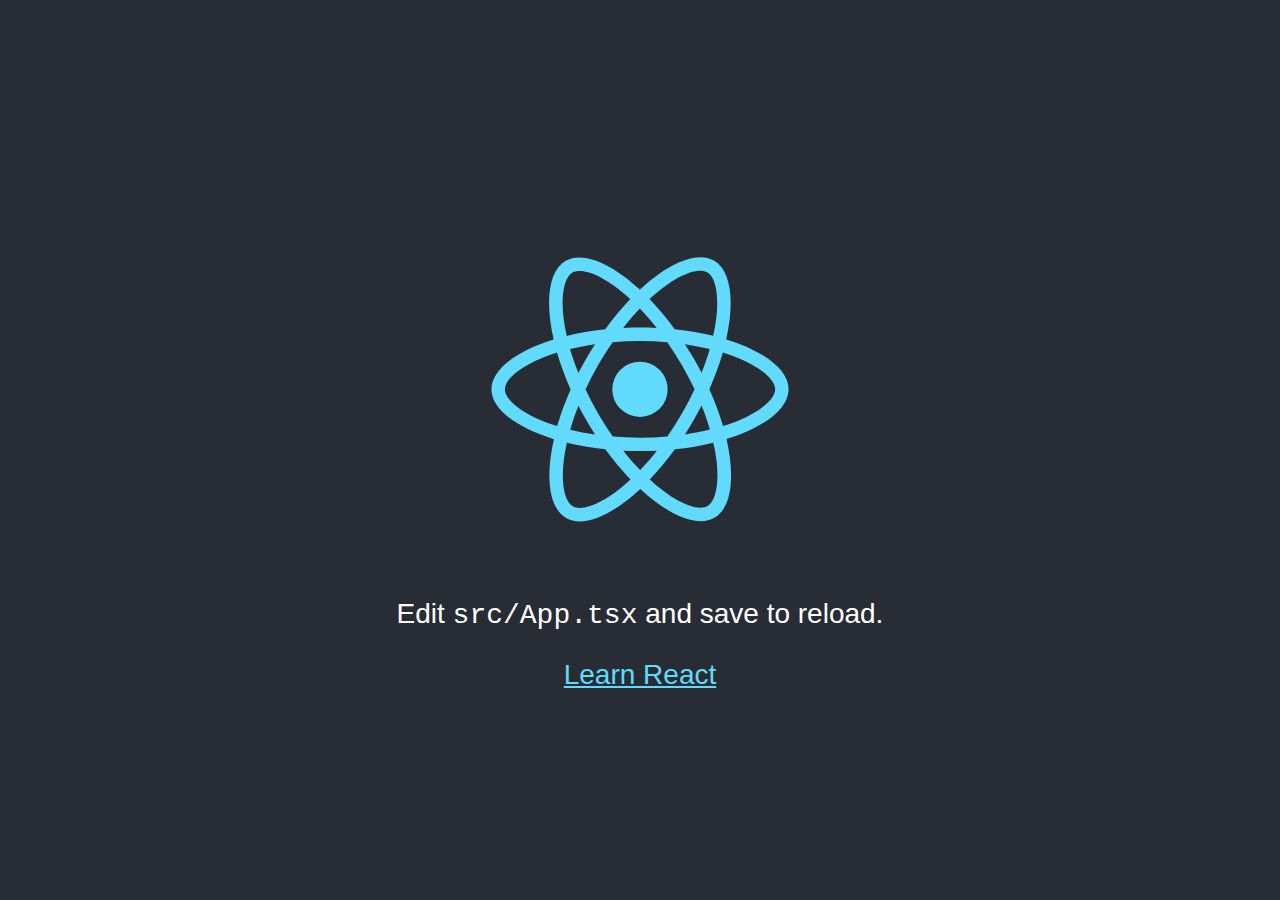
==== index.html @ bb0c79a7 "Deploy react to gh pages" ====
<!doctype html><html lang="en"><head><meta charset="utf-8"/><link rel="icon" href="/favicon.ico"/><meta name="viewport" content="width=device-width,initial-scale=1"/><meta name="theme-color" content="#000000"/><meta name="description" content="Web site created using create-react-app"/><link rel="apple-touch-icon" href="/logo192.png"/><link rel="manifest" href="/manifest.json"/><title>React App</title><script defer="defer" src="/static/js/main.4ca7b644.js"></script><link href="/static/css/main.f855e6bc.css" rel="stylesheet"></head><body><noscript>You need to enable JavaScript to run this app.</noscript><div id="root"></div></body></html>
---- static/css/main.f855e6bc.css ----
body{-webkit-font-smoothing:antialiased;-moz-osx-font-smoothing:grayscale;font-family:-apple-system,BlinkMacSystemFont,Segoe UI,Roboto,Oxygen,Ubuntu,Cantarell,Fira Sans,Droid Sans,Helvetica Neue,sans-serif;margin:0}code{font-family:source-code-pro,Menlo,Monaco,Consolas,Courier New,monospace}.App{text-align:center}.App-logo{height:40vmin;pointer-events:none}@media (prefers-reduced-motion:no-preference){.App-logo{animation:App-logo-spin 20s linear infinite}}.App-header{align-items:center;background-color:#282c34;color:#fff;display:flex;flex-direction:column;font-size:calc(10px + 2vmin);justify-content:center;min-height:100vh}.App-link{color:#61dafb}@keyframes App-logo-spin{0%{transform:rotate(0deg)}to{transform:rotate(1turn)}}
/*# sourceMappingURL=main.f855e6bc.css.map*/
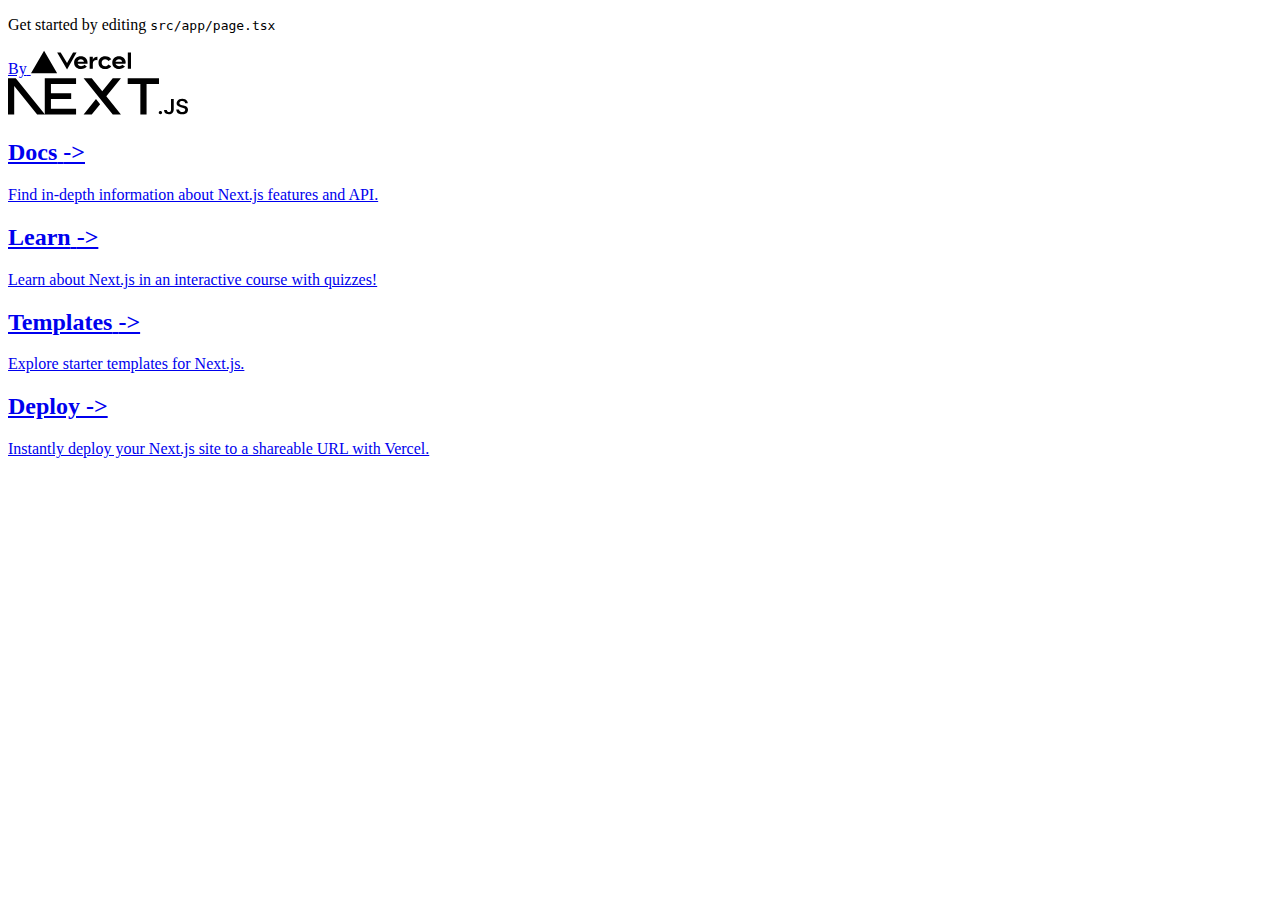
==== commit 231aaaa3: "Updates" ====
--- a/index.html
+++ b/index.html
@@ -1 +1 @@
-<!doctype html><html lang="en"><head><meta charset="utf-8"/><link rel="icon" href="/favicon.ico"/><meta name="viewport" content="width=device-width,initial-scale=1"/><meta name="theme-color" content="#000000"/><meta name="description" content="Web site created using create-react-app"/><link rel="apple-touch-icon" href="/logo192.png"/><link rel="manifest" href="/manifest.json"/><title>React App</title><script defer="defer" src="/static/js/main.4ca7b644.js"></script><link href="/static/css/main.f855e6bc.css" rel="stylesheet"></head><body><noscript>You need to enable JavaScript to run this app.</noscript><div id="root"></div></body></html>+<!DOCTYPE html><html lang="en"><head><meta charSet="utf-8"/><meta name="viewport" content="width=device-width, initial-scale=1"/><link rel="preload" href="/interface/_next/static/media/a34f9d1faa5f3315-s.p.woff2" as="font" crossorigin="" type="font/woff2"/><link rel="preload" as="image" href="/vercel.svg" fetchPriority="high"/><link rel="preload" as="image" href="/next.svg" fetchPriority="high"/><link rel="stylesheet" href="/interface/_next/static/css/f47f261fa1513ce5.css" data-precedence="next"/><link rel="preload" as="script" fetchPriority="low" href="/interface/_next/static/chunks/webpack-96a3daa67aa89c19.js"/><script src="/interface/_next/static/chunks/fd9d1056-2821b0f0cabcd8bd.js" async=""></script><script src="/interface/_next/static/chunks/23-b6a786dc1f99156d.js" async=""></script><script src="/interface/_next/static/chunks/main-app-30e7d6f63db0496f.js" async=""></script><script src="/interface/_next/static/chunks/173-17490ca346e0f67c.js" async=""></script><script src="/interface/_next/static/chunks/app/page-5dd8b12d772de0ab.js" async=""></script><title>Create Next App</title><meta name="description" content="Generated by create next app"/><link rel="icon" href="/id-aaryan.github.io/favicon.ico" type="image/x-icon" sizes="16x16"/><meta name="next-size-adjust"/><script src="/interface/_next/static/chunks/polyfills-78c92fac7aa8fdd8.js" noModule=""></script></head><body class="__className_6baca9"><main class="flex min-h-screen flex-col items-center justify-between p-24"><div class="z-10 w-full max-w-5xl items-center justify-between font-mono text-sm lg:flex"><p class="fixed left-0 top-0 flex w-full justify-center border-b border-gray-300 bg-gradient-to-b from-zinc-200 pb-6 pt-8 backdrop-blur-2xl dark:border-neutral-800 dark:bg-zinc-800/30 dark:from-inherit lg:static lg:w-auto  lg:rounded-xl lg:border lg:bg-gray-200 lg:p-4 lg:dark:bg-zinc-800/30">Get started by editing <code class="font-mono font-bold">src/app/page.tsx</code></p><div class="fixed bottom-0 left-0 flex h-48 w-full items-end justify-center bg-gradient-to-t from-white via-white dark:from-black dark:via-black lg:static lg:size-auto lg:bg-none"><a class="pointer-events-none flex place-items-center gap-2 p-8 lg:pointer-events-auto lg:p-0" href="https://vercel.com?utm_source=create-next-app&amp;utm_medium=appdir-template&amp;utm_campaign=create-next-app" target="_blank" rel="noopener noreferrer">By<!-- --> <img alt="Vercel Logo" fetchPriority="high" width="100" height="24" decoding="async" data-nimg="1" class="dark:invert" style="color:transparent" src="/vercel.svg"/></a></div></div><div class="relative z-[-1] flex place-items-center before:absolute before:h-[300px] before:w-full before:-translate-x-1/2 before:rounded-full before:bg-gradient-radial before:from-white before:to-transparent before:blur-2xl before:content-[&#x27;&#x27;] after:absolute after:-z-20 after:h-[180px] after:w-full after:translate-x-1/3 after:bg-gradient-conic after:from-sky-200 after:via-blue-200 after:blur-2xl after:content-[&#x27;&#x27;] before:dark:bg-gradient-to-br before:dark:from-transparent before:dark:to-blue-700 before:dark:opacity-10 after:dark:from-sky-900 after:dark:via-[#0141ff] after:dark:opacity-40 sm:before:w-[480px] sm:after:w-[240px] before:lg:h-[360px]"><img alt="Next.js Logo" fetchPriority="high" width="180" height="37" decoding="async" data-nimg="1" class="relative dark:drop-shadow-[0_0_0.3rem_#ffffff70] dark:invert" style="color:transparent" src="/next.svg"/></div><div class="mb-32 grid text-center lg:mb-0 lg:w-full lg:max-w-5xl lg:grid-cols-4 lg:text-left"><a href="https://nextjs.org/docs?utm_source=create-next-app&amp;utm_medium=appdir-template&amp;utm_campaign=create-next-app" class="group rounded-lg border border-transparent px-5 py-4 transition-colors hover:border-gray-300 hover:bg-gray-100 hover:dark:border-neutral-700 hover:dark:bg-neutral-800/30" target="_blank" rel="noopener noreferrer"><h2 class="mb-3 text-2xl font-semibold">Docs<!-- --> <span class="inline-block transition-transform group-hover:translate-x-1 motion-reduce:transform-none">-&gt;</span></h2><p class="m-0 max-w-[30ch] text-sm opacity-50">Find in-depth information about Next.js features and API.</p></a><a href="https://nextjs.org/learn?utm_source=create-next-app&amp;utm_medium=appdir-template-tw&amp;utm_campaign=create-next-app" class="group rounded-lg border border-transparent px-5 py-4 transition-colors hover:border-gray-300 hover:bg-gray-100 hover:dark:border-neutral-700 hover:dark:bg-neutral-800/30" target="_blank" rel="noopener noreferrer"><h2 class="mb-3 text-2xl font-semibold">Learn<!-- --> <span class="inline-block transition-transform group-hover:translate-x-1 motion-reduce:transform-none">-&gt;</span></h2><p class="m-0 max-w-[30ch] text-sm opacity-50">Learn about Next.js in an interactive course with quizzes!</p></a><a href="https://vercel.com/templates?framework=next.js&amp;utm_source=create-next-app&amp;utm_medium=appdir-template&amp;utm_campaign=create-next-app" class="group rounded-lg border border-transparent px-5 py-4 transition-colors hover:border-gray-300 hover:bg-gray-100 hover:dark:border-neutral-700 hover:dark:bg-neutral-800/30" target="_blank" rel="noopener noreferrer"><h2 class="mb-3 text-2xl font-semibold">Templates<!-- --> <span class="inline-block transition-transform group-hover:translate-x-1 motion-reduce:transform-none">-&gt;</span></h2><p class="m-0 max-w-[30ch] text-sm opacity-50">Explore starter templates for Next.js.</p></a><a href="https://vercel.com/new?utm_source=create-next-app&amp;utm_medium=appdir-template&amp;utm_campaign=create-next-app" class="group rounded-lg border border-transparent px-5 py-4 transition-colors hover:border-gray-300 hover:bg-gray-100 hover:dark:border-neutral-700 hover:dark:bg-neutral-800/30" target="_blank" rel="noopener noreferrer"><h2 class="mb-3 text-2xl font-semibold">Deploy<!-- --> <span class="inline-block transition-transform group-hover:translate-x-1 motion-reduce:transform-none">-&gt;</span></h2><p class="m-0 max-w-[30ch] text-balance text-sm opacity-50">Instantly deploy your Next.js site to a shareable URL with Vercel.</p></a></div></main><script src="/interface/_next/static/chunks/webpack-96a3daa67aa89c19.js" async=""></script><script>(self.__next_f=self.__next_f||[]).push([0]);self.__next_f.push([2,null])</script><script>self.__next_f.push([1,"1:HL[\"/interface/_next/static/media/a34f9d1faa5f3315-s.p.woff2\",\"font\",{\"crossOrigin\":\"\",\"type\":\"font/woff2\"}]\n2:HL[\"/interface/_next/static/css/f47f261fa1513ce5.css\",\"style\"]\n"])</script><script>self.__next_f.push([1,"3:I[5751,[],\"\"]\n5:I[8173,[\"173\",\"static/chunks/173-17490ca346e0f67c.js\",\"931\",\"static/chunks/app/page-5dd8b12d772de0ab.js\"],\"Image\"]\n6:I[9275,[],\"\"]\n7:I[1343,[],\"\"]\n9:I[6130,[],\"\"]\na:[]\n"])</script><script>self.__next_f.push([1,"0:[[[\"$\",\"link\",\"0\",{\"rel\":\"stylesheet\",\"href\":\"/interface/_next/static/css/f47f261fa1513ce5.css\",\"precedence\":\"next\",\"crossOrigin\":\"$undefined\"}]],[\"$\",\"$L3\",null,{\"buildId\":\"suDM6xpl9uDgFCy8QCyQc\",\"assetPrefix\":\"/interface\",\"initialCanonicalUrl\":\"/\",\"initialTree\":[\"\",{\"children\":[\"__PAGE__\",{}]},\"$undefined\",\"$undefined\",true],\"initialSeedData\":[\"\",{\"children\":[\"__PAGE__\",{},[[\"$L4\",[\"$\",\"main\",null,{\"className\":\"flex min-h-screen flex-col items-center justify-between p-24\",\"children\":[[\"$\",\"div\",null,{\"className\":\"z-10 w-full max-w-5xl items-center justify-between font-mono text-sm lg:flex\",\"children\":[[\"$\",\"p\",null,{\"className\":\"fixed left-0 top-0 flex w-full justify-center border-b border-gray-300 bg-gradient-to-b from-zinc-200 pb-6 pt-8 backdrop-blur-2xl dark:border-neutral-800 dark:bg-zinc-800/30 dark:from-inherit lg:static lg:w-auto  lg:rounded-xl lg:border lg:bg-gray-200 lg:p-4 lg:dark:bg-zinc-800/30\",\"children\":[\"Get started by editing \",[\"$\",\"code\",null,{\"className\":\"font-mono font-bold\",\"children\":\"src/app/page.tsx\"}]]}],[\"$\",\"div\",null,{\"className\":\"fixed bottom-0 left-0 flex h-48 w-full items-end justify-center bg-gradient-to-t from-white via-white dark:from-black dark:via-black lg:static lg:size-auto lg:bg-none\",\"children\":[\"$\",\"a\",null,{\"className\":\"pointer-events-none flex place-items-center gap-2 p-8 lg:pointer-events-auto lg:p-0\",\"href\":\"https://vercel.com?utm_source=create-next-app\u0026utm_medium=appdir-template\u0026utm_campaign=create-next-app\",\"target\":\"_blank\",\"rel\":\"noopener noreferrer\",\"children\":[\"By\",\" \",[\"$\",\"$L5\",null,{\"src\":\"/vercel.svg\",\"alt\":\"Vercel Logo\",\"className\":\"dark:invert\",\"width\":100,\"height\":24,\"priority\":true}]]}]}]]}],[\"$\",\"div\",null,{\"className\":\"relative z-[-1] flex place-items-center before:absolute before:h-[300px] before:w-full before:-translate-x-1/2 before:rounded-full before:bg-gradient-radial before:from-white before:to-transparent before:blur-2xl before:content-[''] after:absolute after:-z-20 after:h-[180px] after:w-full after:translate-x-1/3 after:bg-gradient-conic after:from-sky-200 after:via-blue-200 after:blur-2xl after:content-[''] before:dark:bg-gradient-to-br before:dark:from-transparent before:dark:to-blue-700 before:dark:opacity-10 after:dark:from-sky-900 after:dark:via-[#0141ff] after:dark:opacity-40 sm:before:w-[480px] sm:after:w-[240px] before:lg:h-[360px]\",\"children\":[\"$\",\"$L5\",null,{\"className\":\"relative dark:drop-shadow-[0_0_0.3rem_#ffffff70] dark:invert\",\"src\":\"/next.svg\",\"alt\":\"Next.js Logo\",\"width\":180,\"height\":37,\"priority\":true}]}],[\"$\",\"div\",null,{\"className\":\"mb-32 grid text-center lg:mb-0 lg:w-full lg:max-w-5xl lg:grid-cols-4 lg:text-left\",\"children\":[[\"$\",\"a\",null,{\"href\":\"https://nextjs.org/docs?utm_source=create-next-app\u0026utm_medium=appdir-template\u0026utm_campaign=create-next-app\",\"className\":\"group rounded-lg border border-transparent px-5 py-4 transition-colors hover:border-gray-300 hover:bg-gray-100 hover:dark:border-neutral-700 hover:dark:bg-neutral-800/30\",\"target\":\"_blank\",\"rel\":\"noopener noreferrer\",\"children\":[[\"$\",\"h2\",null,{\"className\":\"mb-3 text-2xl font-semibold\",\"children\":[\"Docs\",\" \",[\"$\",\"span\",null,{\"className\":\"inline-block transition-transform group-hover:translate-x-1 motion-reduce:transform-none\",\"children\":\"-\u003e\"}]]}],[\"$\",\"p\",null,{\"className\":\"m-0 max-w-[30ch] text-sm opacity-50\",\"children\":\"Find in-depth information about Next.js features and API.\"}]]}],[\"$\",\"a\",null,{\"href\":\"https://nextjs.org/learn?utm_source=create-next-app\u0026utm_medium=appdir-template-tw\u0026utm_campaign=create-next-app\",\"className\":\"group rounded-lg border border-transparent px-5 py-4 transition-colors hover:border-gray-300 hover:bg-gray-100 hover:dark:border-neutral-700 hover:dark:bg-neutral-800/30\",\"target\":\"_blank\",\"rel\":\"noopener noreferrer\",\"children\":[[\"$\",\"h2\",null,{\"className\":\"mb-3 text-2xl font-semibold\",\"children\":[\"Learn\",\" \",[\"$\",\"span\",null,{\"className\":\"inline-block transition-transform group-hover:translate-x-1 motion-reduce:transform-none\",\"children\":\"-\u003e\"}]]}],[\"$\",\"p\",null,{\"className\":\"m-0 max-w-[30ch] text-sm opacity-50\",\"children\":\"Learn about Next.js in an interactive course with quizzes!\"}]]}],[\"$\",\"a\",null,{\"href\":\"https://vercel.com/templates?framework=next.js\u0026utm_source=create-next-app\u0026utm_medium=appdir-template\u0026utm_campaign=create-next-app\",\"className\":\"group rounded-lg border border-transparent px-5 py-4 transition-colors hover:border-gray-300 hover:bg-gray-100 hover:dark:border-neutral-700 hover:dark:bg-neutral-800/30\",\"target\":\"_blank\",\"rel\":\"noopener noreferrer\",\"children\":[[\"$\",\"h2\",null,{\"className\":\"mb-3 text-2xl font-semibold\",\"children\":[\"Templates\",\" \",[\"$\",\"span\",null,{\"className\":\"inline-block transition-transform group-hover:translate-x-1 motion-reduce:transform-none\",\"children\":\"-\u003e\"}]]}],[\"$\",\"p\",null,{\"className\":\"m-0 max-w-[30ch] text-sm opacity-50\",\"children\":\"Explore starter templates for Next.js.\"}]]}],[\"$\",\"a\",null,{\"href\":\"https://vercel.com/new?utm_source=create-next-app\u0026utm_medium=appdir-template\u0026utm_campaign=create-next-app\",\"className\":\"group rounded-lg border border-transparent px-5 py-4 transition-colors hover:border-gray-300 hover:bg-gray-100 hover:dark:border-neutral-700 hover:dark:bg-neutral-800/30\",\"target\":\"_blank\",\"rel\":\"noopener noreferrer\",\"children\":[[\"$\",\"h2\",null,{\"className\":\"mb-3 text-2xl font-semibold\",\"children\":[\"Deploy\",\" \",[\"$\",\"span\",null,{\"className\":\"inline-block transition-transform group-hover:translate-x-1 motion-reduce:transform-none\",\"children\":\"-\u003e\"}]]}],[\"$\",\"p\",null,{\"className\":\"m-0 max-w-[30ch] text-balance text-sm opacity-50\",\"children\":\"Instantly deploy your Next.js site to a shareable URL with Vercel.\"}]]}]]}]]}]],null],null]},[[\"$\",\"html\",null,{\"lang\":\"en\",\"children\":[\"$\",\"body\",null,{\"className\":\"__className_6baca9\",\"children\":[\"$\",\"$L6\",null,{\"parallelRouterKey\":\"children\",\"segmentPath\":[\"children\"],\"error\":\"$undefined\",\"errorStyles\":\"$undefined\",\"errorScripts\":\"$undefined\",\"template\":[\"$\",\"$L7\",null,{}],\"templateStyles\":\"$undefined\",\"templateScripts\":\"$undefined\",\"notFound\":[[\"$\",\"title\",null,{\"children\":\"404: This page could not be found.\"}],[\"$\",\"div\",null,{\"style\":{\"fontFamily\":\"system-ui,\\\"Segoe UI\\\",Roboto,Helvetica,Arial,sans-serif,\\\"Apple Color Emoji\\\",\\\"Segoe UI Emoji\\\"\",\"height\":\"100vh\",\"textAlign\":\"center\",\"display\":\"flex\",\"flexDirection\":\"column\",\"alignItems\":\"center\",\"justifyContent\":\"center\"},\"children\":[\"$\",\"div\",null,{\"children\":[[\"$\",\"style\",null,{\"dangerouslySetInnerHTML\":{\"__html\":\"body{color:#000;background:#fff;margin:0}.next-error-h1{border-right:1px solid rgba(0,0,0,.3)}@media (prefers-color-scheme:dark){body{color:#fff;background:#000}.next-error-h1{border-right:1px solid rgba(255,255,255,.3)}}\"}}],[\"$\",\"h1\",null,{\"className\":\"next-error-h1\",\"style\":{\"display\":\"inline-block\",\"margin\":\"0 20px 0 0\",\"padding\":\"0 23px 0 0\",\"fontSize\":24,\"fontWeight\":500,\"verticalAlign\":\"top\",\"lineHeight\":\"49px\"},\"children\":\"404\"}],[\"$\",\"div\",null,{\"style\":{\"display\":\"inline-block\"},\"children\":[\"$\",\"h2\",null,{\"style\":{\"fontSize\":14,\"fontWeight\":400,\"lineHeight\":\"49px\",\"margin\":0},\"children\":\"This page could not be found.\"}]}]]}]}]],\"notFoundStyles\":[],\"styles\":null}]}]}],null],null],\"couldBeIntercepted\":false,\"initialHead\":[null,\"$L8\"],\"globalErrorComponent\":\"$9\",\"missingSlots\":\"$Wa\"}]]\n"])</script><script>self.__next_f.push([1,"8:[[\"$\",\"meta\",\"0\",{\"name\":\"viewport\",\"content\":\"width=device-width, initial-scale=1\"}],[\"$\",\"meta\",\"1\",{\"charSet\":\"utf-8\"}],[\"$\",\"title\",\"2\",{\"children\":\"Create Next App\"}],[\"$\",\"meta\",\"3\",{\"name\":\"description\",\"content\":\"Generated by create next app\"}],[\"$\",\"link\",\"4\",{\"rel\":\"icon\",\"href\":\"/id-aaryan.github.io/favicon.ico\",\"type\":\"image/x-icon\",\"sizes\":\"16x16\"}],[\"$\",\"meta\",\"5\",{\"name\":\"next-size-adjust\"}]]\n4:null\n"])</script></body></html>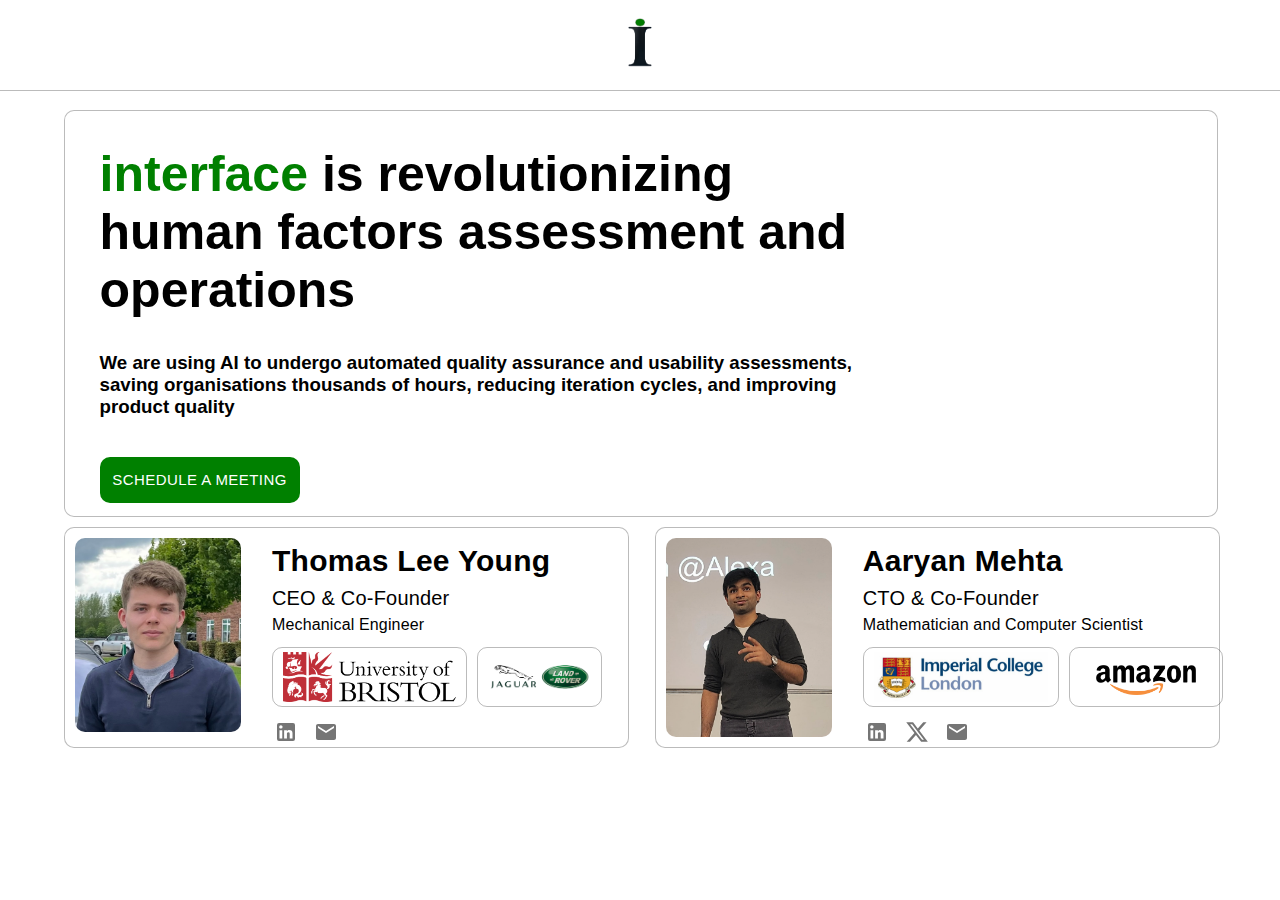
==== commit cf3619ce: "Deploy react to gh pages" ====
--- a/index.html
+++ b/index.html
@@ -1 +1 @@
-<!DOCTYPE html><html lang="en"><head><meta charSet="utf-8"/><meta name="viewport" content="width=device-width, initial-scale=1"/><link rel="preload" href="/interface/_next/static/media/a34f9d1faa5f3315-s.p.woff2" as="font" crossorigin="" type="font/woff2"/><link rel="preload" as="image" href="/vercel.svg" fetchPriority="high"/><link rel="preload" as="image" href="/next.svg" fetchPriority="high"/><link rel="stylesheet" href="/interface/_next/static/css/f47f261fa1513ce5.css" data-precedence="next"/><link rel="preload" as="script" fetchPriority="low" href="/interface/_next/static/chunks/webpack-96a3daa67aa89c19.js"/><script src="/interface/_next/static/chunks/fd9d1056-2821b0f0cabcd8bd.js" async=""></script><script src="/interface/_next/static/chunks/23-b6a786dc1f99156d.js" async=""></script><script src="/interface/_next/static/chunks/main-app-30e7d6f63db0496f.js" async=""></script><script src="/interface/_next/static/chunks/173-17490ca346e0f67c.js" async=""></script><script src="/interface/_next/static/chunks/app/page-5dd8b12d772de0ab.js" async=""></script><title>Create Next App</title><meta name="description" content="Generated by create next app"/><link rel="icon" href="/id-aaryan.github.io/favicon.ico" type="image/x-icon" sizes="16x16"/><meta name="next-size-adjust"/><script src="/interface/_next/static/chunks/polyfills-78c92fac7aa8fdd8.js" noModule=""></script></head><body class="__className_6baca9"><main class="flex min-h-screen flex-col items-center justify-between p-24"><div class="z-10 w-full max-w-5xl items-center justify-between font-mono text-sm lg:flex"><p class="fixed left-0 top-0 flex w-full justify-center border-b border-gray-300 bg-gradient-to-b from-zinc-200 pb-6 pt-8 backdrop-blur-2xl dark:border-neutral-800 dark:bg-zinc-800/30 dark:from-inherit lg:static lg:w-auto  lg:rounded-xl lg:border lg:bg-gray-200 lg:p-4 lg:dark:bg-zinc-800/30">Get started by editing <code class="font-mono font-bold">src/app/page.tsx</code></p><div class="fixed bottom-0 left-0 flex h-48 w-full items-end justify-center bg-gradient-to-t from-white via-white dark:from-black dark:via-black lg:static lg:size-auto lg:bg-none"><a class="pointer-events-none flex place-items-center gap-2 p-8 lg:pointer-events-auto lg:p-0" href="https://vercel.com?utm_source=create-next-app&amp;utm_medium=appdir-template&amp;utm_campaign=create-next-app" target="_blank" rel="noopener noreferrer">By<!-- --> <img alt="Vercel Logo" fetchPriority="high" width="100" height="24" decoding="async" data-nimg="1" class="dark:invert" style="color:transparent" src="/vercel.svg"/></a></div></div><div class="relative z-[-1] flex place-items-center before:absolute before:h-[300px] before:w-full before:-translate-x-1/2 before:rounded-full before:bg-gradient-radial before:from-white before:to-transparent before:blur-2xl before:content-[&#x27;&#x27;] after:absolute after:-z-20 after:h-[180px] after:w-full after:translate-x-1/3 after:bg-gradient-conic after:from-sky-200 after:via-blue-200 after:blur-2xl after:content-[&#x27;&#x27;] before:dark:bg-gradient-to-br before:dark:from-transparent before:dark:to-blue-700 before:dark:opacity-10 after:dark:from-sky-900 after:dark:via-[#0141ff] after:dark:opacity-40 sm:before:w-[480px] sm:after:w-[240px] before:lg:h-[360px]"><img alt="Next.js Logo" fetchPriority="high" width="180" height="37" decoding="async" data-nimg="1" class="relative dark:drop-shadow-[0_0_0.3rem_#ffffff70] dark:invert" style="color:transparent" src="/next.svg"/></div><div class="mb-32 grid text-center lg:mb-0 lg:w-full lg:max-w-5xl lg:grid-cols-4 lg:text-left"><a href="https://nextjs.org/docs?utm_source=create-next-app&amp;utm_medium=appdir-template&amp;utm_campaign=create-next-app" class="group rounded-lg border border-transparent px-5 py-4 transition-colors hover:border-gray-300 hover:bg-gray-100 hover:dark:border-neutral-700 hover:dark:bg-neutral-800/30" target="_blank" rel="noopener noreferrer"><h2 class="mb-3 text-2xl font-semibold">Docs<!-- --> <span class="inline-block transition-transform group-hover:translate-x-1 motion-reduce:transform-none">-&gt;</span></h2><p class="m-0 max-w-[30ch] text-sm opacity-50">Find in-depth information about Next.js features and API.</p></a><a href="https://nextjs.org/learn?utm_source=create-next-app&amp;utm_medium=appdir-template-tw&amp;utm_campaign=create-next-app" class="group rounded-lg border border-transparent px-5 py-4 transition-colors hover:border-gray-300 hover:bg-gray-100 hover:dark:border-neutral-700 hover:dark:bg-neutral-800/30" target="_blank" rel="noopener noreferrer"><h2 class="mb-3 text-2xl font-semibold">Learn<!-- --> <span class="inline-block transition-transform group-hover:translate-x-1 motion-reduce:transform-none">-&gt;</span></h2><p class="m-0 max-w-[30ch] text-sm opacity-50">Learn about Next.js in an interactive course with quizzes!</p></a><a href="https://vercel.com/templates?framework=next.js&amp;utm_source=create-next-app&amp;utm_medium=appdir-template&amp;utm_campaign=create-next-app" class="group rounded-lg border border-transparent px-5 py-4 transition-colors hover:border-gray-300 hover:bg-gray-100 hover:dark:border-neutral-700 hover:dark:bg-neutral-800/30" target="_blank" rel="noopener noreferrer"><h2 class="mb-3 text-2xl font-semibold">Templates<!-- --> <span class="inline-block transition-transform group-hover:translate-x-1 motion-reduce:transform-none">-&gt;</span></h2><p class="m-0 max-w-[30ch] text-sm opacity-50">Explore starter templates for Next.js.</p></a><a href="https://vercel.com/new?utm_source=create-next-app&amp;utm_medium=appdir-template&amp;utm_campaign=create-next-app" class="group rounded-lg border border-transparent px-5 py-4 transition-colors hover:border-gray-300 hover:bg-gray-100 hover:dark:border-neutral-700 hover:dark:bg-neutral-800/30" target="_blank" rel="noopener noreferrer"><h2 class="mb-3 text-2xl font-semibold">Deploy<!-- --> <span class="inline-block transition-transform group-hover:translate-x-1 motion-reduce:transform-none">-&gt;</span></h2><p class="m-0 max-w-[30ch] text-balance text-sm opacity-50">Instantly deploy your Next.js site to a shareable URL with Vercel.</p></a></div></main><script src="/interface/_next/static/chunks/webpack-96a3daa67aa89c19.js" async=""></script><script>(self.__next_f=self.__next_f||[]).push([0]);self.__next_f.push([2,null])</script><script>self.__next_f.push([1,"1:HL[\"/interface/_next/static/media/a34f9d1faa5f3315-s.p.woff2\",\"font\",{\"crossOrigin\":\"\",\"type\":\"font/woff2\"}]\n2:HL[\"/interface/_next/static/css/f47f261fa1513ce5.css\",\"style\"]\n"])</script><script>self.__next_f.push([1,"3:I[5751,[],\"\"]\n5:I[8173,[\"173\",\"static/chunks/173-17490ca346e0f67c.js\",\"931\",\"static/chunks/app/page-5dd8b12d772de0ab.js\"],\"Image\"]\n6:I[9275,[],\"\"]\n7:I[1343,[],\"\"]\n9:I[6130,[],\"\"]\na:[]\n"])</script><script>self.__next_f.push([1,"0:[[[\"$\",\"link\",\"0\",{\"rel\":\"stylesheet\",\"href\":\"/interface/_next/static/css/f47f261fa1513ce5.css\",\"precedence\":\"next\",\"crossOrigin\":\"$undefined\"}]],[\"$\",\"$L3\",null,{\"buildId\":\"suDM6xpl9uDgFCy8QCyQc\",\"assetPrefix\":\"/interface\",\"initialCanonicalUrl\":\"/\",\"initialTree\":[\"\",{\"children\":[\"__PAGE__\",{}]},\"$undefined\",\"$undefined\",true],\"initialSeedData\":[\"\",{\"children\":[\"__PAGE__\",{},[[\"$L4\",[\"$\",\"main\",null,{\"className\":\"flex min-h-screen flex-col items-center justify-between p-24\",\"children\":[[\"$\",\"div\",null,{\"className\":\"z-10 w-full max-w-5xl items-center justify-between font-mono text-sm lg:flex\",\"children\":[[\"$\",\"p\",null,{\"className\":\"fixed left-0 top-0 flex w-full justify-center border-b border-gray-300 bg-gradient-to-b from-zinc-200 pb-6 pt-8 backdrop-blur-2xl dark:border-neutral-800 dark:bg-zinc-800/30 dark:from-inherit lg:static lg:w-auto  lg:rounded-xl lg:border lg:bg-gray-200 lg:p-4 lg:dark:bg-zinc-800/30\",\"children\":[\"Get started by editing \",[\"$\",\"code\",null,{\"className\":\"font-mono font-bold\",\"children\":\"src/app/page.tsx\"}]]}],[\"$\",\"div\",null,{\"className\":\"fixed bottom-0 left-0 flex h-48 w-full items-end justify-center bg-gradient-to-t from-white via-white dark:from-black dark:via-black lg:static lg:size-auto lg:bg-none\",\"children\":[\"$\",\"a\",null,{\"className\":\"pointer-events-none flex place-items-center gap-2 p-8 lg:pointer-events-auto lg:p-0\",\"href\":\"https://vercel.com?utm_source=create-next-app\u0026utm_medium=appdir-template\u0026utm_campaign=create-next-app\",\"target\":\"_blank\",\"rel\":\"noopener noreferrer\",\"children\":[\"By\",\" \",[\"$\",\"$L5\",null,{\"src\":\"/vercel.svg\",\"alt\":\"Vercel Logo\",\"className\":\"dark:invert\",\"width\":100,\"height\":24,\"priority\":true}]]}]}]]}],[\"$\",\"div\",null,{\"className\":\"relative z-[-1] flex place-items-center before:absolute before:h-[300px] before:w-full before:-translate-x-1/2 before:rounded-full before:bg-gradient-radial before:from-white before:to-transparent before:blur-2xl before:content-[''] after:absolute after:-z-20 after:h-[180px] after:w-full after:translate-x-1/3 after:bg-gradient-conic after:from-sky-200 after:via-blue-200 after:blur-2xl after:content-[''] before:dark:bg-gradient-to-br before:dark:from-transparent before:dark:to-blue-700 before:dark:opacity-10 after:dark:from-sky-900 after:dark:via-[#0141ff] after:dark:opacity-40 sm:before:w-[480px] sm:after:w-[240px] before:lg:h-[360px]\",\"children\":[\"$\",\"$L5\",null,{\"className\":\"relative dark:drop-shadow-[0_0_0.3rem_#ffffff70] dark:invert\",\"src\":\"/next.svg\",\"alt\":\"Next.js Logo\",\"width\":180,\"height\":37,\"priority\":true}]}],[\"$\",\"div\",null,{\"className\":\"mb-32 grid text-center lg:mb-0 lg:w-full lg:max-w-5xl lg:grid-cols-4 lg:text-left\",\"children\":[[\"$\",\"a\",null,{\"href\":\"https://nextjs.org/docs?utm_source=create-next-app\u0026utm_medium=appdir-template\u0026utm_campaign=create-next-app\",\"className\":\"group rounded-lg border border-transparent px-5 py-4 transition-colors hover:border-gray-300 hover:bg-gray-100 hover:dark:border-neutral-700 hover:dark:bg-neutral-800/30\",\"target\":\"_blank\",\"rel\":\"noopener noreferrer\",\"children\":[[\"$\",\"h2\",null,{\"className\":\"mb-3 text-2xl font-semibold\",\"children\":[\"Docs\",\" \",[\"$\",\"span\",null,{\"className\":\"inline-block transition-transform group-hover:translate-x-1 motion-reduce:transform-none\",\"children\":\"-\u003e\"}]]}],[\"$\",\"p\",null,{\"className\":\"m-0 max-w-[30ch] text-sm opacity-50\",\"children\":\"Find in-depth information about Next.js features and API.\"}]]}],[\"$\",\"a\",null,{\"href\":\"https://nextjs.org/learn?utm_source=create-next-app\u0026utm_medium=appdir-template-tw\u0026utm_campaign=create-next-app\",\"className\":\"group rounded-lg border border-transparent px-5 py-4 transition-colors hover:border-gray-300 hover:bg-gray-100 hover:dark:border-neutral-700 hover:dark:bg-neutral-800/30\",\"target\":\"_blank\",\"rel\":\"noopener noreferrer\",\"children\":[[\"$\",\"h2\",null,{\"className\":\"mb-3 text-2xl font-semibold\",\"children\":[\"Learn\",\" \",[\"$\",\"span\",null,{\"className\":\"inline-block transition-transform group-hover:translate-x-1 motion-reduce:transform-none\",\"children\":\"-\u003e\"}]]}],[\"$\",\"p\",null,{\"className\":\"m-0 max-w-[30ch] text-sm opacity-50\",\"children\":\"Learn about Next.js in an interactive course with quizzes!\"}]]}],[\"$\",\"a\",null,{\"href\":\"https://vercel.com/templates?framework=next.js\u0026utm_source=create-next-app\u0026utm_medium=appdir-template\u0026utm_campaign=create-next-app\",\"className\":\"group rounded-lg border border-transparent px-5 py-4 transition-colors hover:border-gray-300 hover:bg-gray-100 hover:dark:border-neutral-700 hover:dark:bg-neutral-800/30\",\"target\":\"_blank\",\"rel\":\"noopener noreferrer\",\"children\":[[\"$\",\"h2\",null,{\"className\":\"mb-3 text-2xl font-semibold\",\"children\":[\"Templates\",\" \",[\"$\",\"span\",null,{\"className\":\"inline-block transition-transform group-hover:translate-x-1 motion-reduce:transform-none\",\"children\":\"-\u003e\"}]]}],[\"$\",\"p\",null,{\"className\":\"m-0 max-w-[30ch] text-sm opacity-50\",\"children\":\"Explore starter templates for Next.js.\"}]]}],[\"$\",\"a\",null,{\"href\":\"https://vercel.com/new?utm_source=create-next-app\u0026utm_medium=appdir-template\u0026utm_campaign=create-next-app\",\"className\":\"group rounded-lg border border-transparent px-5 py-4 transition-colors hover:border-gray-300 hover:bg-gray-100 hover:dark:border-neutral-700 hover:dark:bg-neutral-800/30\",\"target\":\"_blank\",\"rel\":\"noopener noreferrer\",\"children\":[[\"$\",\"h2\",null,{\"className\":\"mb-3 text-2xl font-semibold\",\"children\":[\"Deploy\",\" \",[\"$\",\"span\",null,{\"className\":\"inline-block transition-transform group-hover:translate-x-1 motion-reduce:transform-none\",\"children\":\"-\u003e\"}]]}],[\"$\",\"p\",null,{\"className\":\"m-0 max-w-[30ch] text-balance text-sm opacity-50\",\"children\":\"Instantly deploy your Next.js site to a shareable URL with Vercel.\"}]]}]]}]]}]],null],null]},[[\"$\",\"html\",null,{\"lang\":\"en\",\"children\":[\"$\",\"body\",null,{\"className\":\"__className_6baca9\",\"children\":[\"$\",\"$L6\",null,{\"parallelRouterKey\":\"children\",\"segmentPath\":[\"children\"],\"error\":\"$undefined\",\"errorStyles\":\"$undefined\",\"errorScripts\":\"$undefined\",\"template\":[\"$\",\"$L7\",null,{}],\"templateStyles\":\"$undefined\",\"templateScripts\":\"$undefined\",\"notFound\":[[\"$\",\"title\",null,{\"children\":\"404: This page could not be found.\"}],[\"$\",\"div\",null,{\"style\":{\"fontFamily\":\"system-ui,\\\"Segoe UI\\\",Roboto,Helvetica,Arial,sans-serif,\\\"Apple Color Emoji\\\",\\\"Segoe UI Emoji\\\"\",\"height\":\"100vh\",\"textAlign\":\"center\",\"display\":\"flex\",\"flexDirection\":\"column\",\"alignItems\":\"center\",\"justifyContent\":\"center\"},\"children\":[\"$\",\"div\",null,{\"children\":[[\"$\",\"style\",null,{\"dangerouslySetInnerHTML\":{\"__html\":\"body{color:#000;background:#fff;margin:0}.next-error-h1{border-right:1px solid rgba(0,0,0,.3)}@media (prefers-color-scheme:dark){body{color:#fff;background:#000}.next-error-h1{border-right:1px solid rgba(255,255,255,.3)}}\"}}],[\"$\",\"h1\",null,{\"className\":\"next-error-h1\",\"style\":{\"display\":\"inline-block\",\"margin\":\"0 20px 0 0\",\"padding\":\"0 23px 0 0\",\"fontSize\":24,\"fontWeight\":500,\"verticalAlign\":\"top\",\"lineHeight\":\"49px\"},\"children\":\"404\"}],[\"$\",\"div\",null,{\"style\":{\"display\":\"inline-block\"},\"children\":[\"$\",\"h2\",null,{\"style\":{\"fontSize\":14,\"fontWeight\":400,\"lineHeight\":\"49px\",\"margin\":0},\"children\":\"This page could not be found.\"}]}]]}]}]],\"notFoundStyles\":[],\"styles\":null}]}]}],null],null],\"couldBeIntercepted\":false,\"initialHead\":[null,\"$L8\"],\"globalErrorComponent\":\"$9\",\"missingSlots\":\"$Wa\"}]]\n"])</script><script>self.__next_f.push([1,"8:[[\"$\",\"meta\",\"0\",{\"name\":\"viewport\",\"content\":\"width=device-width, initial-scale=1\"}],[\"$\",\"meta\",\"1\",{\"charSet\":\"utf-8\"}],[\"$\",\"title\",\"2\",{\"children\":\"Create Next App\"}],[\"$\",\"meta\",\"3\",{\"name\":\"description\",\"content\":\"Generated by create next app\"}],[\"$\",\"link\",\"4\",{\"rel\":\"icon\",\"href\":\"/id-aaryan.github.io/favicon.ico\",\"type\":\"image/x-icon\",\"sizes\":\"16x16\"}],[\"$\",\"meta\",\"5\",{\"name\":\"next-size-adjust\"}]]\n4:null\n"])</script></body></html>+<!doctype html><html lang="en"><head><meta charset="utf-8"/><link rel="icon" href="/favicon.ico"/><meta name="viewport" content="width=device-width,initial-scale=1"/><meta name="theme-color" content="#000000"/><meta name="description" content="Web site created using create-react-app"/><link rel="apple-touch-icon" href="/logo192.png"/><link rel="manifest" href="/manifest.json"/><title>React App</title><script defer="defer" src="/static/js/main.5ba17342.js"></script><link href="/static/css/main.72be562f.css" rel="stylesheet"></head><body><noscript>You need to enable JavaScript to run this app.</noscript><div id="root"></div></body></html>--- a/static/css/main.72be562f.css
+++ b/static/css/main.72be562f.css
@@ -0,0 +1,2 @@
+body{-webkit-font-smoothing:antialiased;-moz-osx-font-smoothing:grayscale;font-family:-apple-system,BlinkMacSystemFont,Segoe UI,Roboto,Oxygen,Ubuntu,Cantarell,Fira Sans,Droid Sans,Helvetica Neue,sans-serif;margin:0}code{font-family:source-code-pro,Menlo,Monaco,Consolas,Courier New,monospace}.App{text-align:center}.App-header{background-color:#fff;color:#fff;font-size:calc(10px + 2vmin);position:fixed;width:100%}.App-link{color:#61dafb}@keyframes App-logo-spin{0%{transform:rotate(0deg)}to{transform:rotate(1turn)}}
+/*# sourceMappingURL=main.72be562f.css.map*/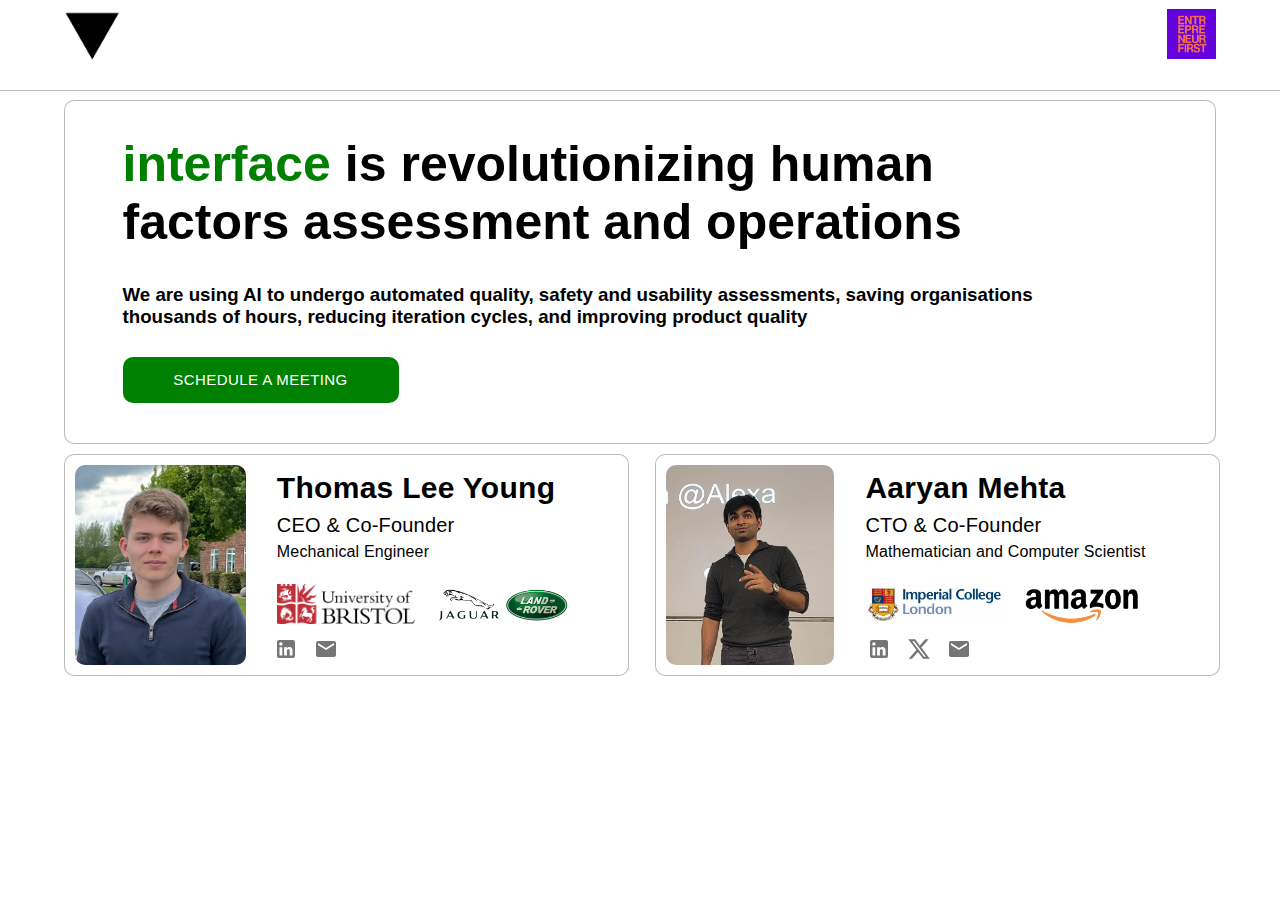
==== commit 9d67a14e: "Updated UI" ====
--- a/index.html
+++ b/index.html
@@ -1 +1 @@
-<!doctype html><html lang="en"><head><meta charset="utf-8"/><link rel="icon" href="/favicon.ico"/><meta name="viewport" content="width=device-width,initial-scale=1"/><meta name="theme-color" content="#000000"/><meta name="description" content="Web site created using create-react-app"/><link rel="apple-touch-icon" href="/logo192.png"/><link rel="manifest" href="/manifest.json"/><title>React App</title><script defer="defer" src="/static/js/main.5ba17342.js"></script><link href="/static/css/main.72be562f.css" rel="stylesheet"></head><body><noscript>You need to enable JavaScript to run this app.</noscript><div id="root"></div></body></html>+<!doctype html><html lang="en"><head><meta charset="utf-8"/><link rel="icon" href="/black_triangle.svg"/><meta name="viewport" content="width=device-width,initial-scale=1"/><meta name="theme-color" content="#000000"/><meta name="description" content="interface is revolutionizing human factors assessment and operations"/><link rel="manifest" href="/manifest.json"/><title>interface</title><script defer="defer" src="/static/js/main.b62fb152.js"></script><link href="/static/css/main.bb38f599.css" rel="stylesheet"></head><body><noscript>You need to enable JavaScript to run this app.</noscript><div id="root"></div></body></html>--- a/static/css/main.bb38f599.css
+++ b/static/css/main.bb38f599.css
@@ -0,0 +1,2 @@
+body{-webkit-font-smoothing:antialiased;-moz-osx-font-smoothing:grayscale;font-family:-apple-system,BlinkMacSystemFont,Segoe UI,Roboto,Oxygen,Ubuntu,Cantarell,Fira Sans,Droid Sans,Helvetica Neue,sans-serif;margin:0}code{font-family:source-code-pro,Menlo,Monaco,Consolas,Courier New,monospace}.App{text-align:center}.App-header{background-color:#fff;color:#fff;font-size:calc(10px + 2vmin);position:fixed;width:100%}.App-link{color:#61dafb}@keyframes App-logo-spin{0%{transform:rotate(0deg)}to{transform:rotate(1turn)}}.container{display:flex;flex-direction:column;gap:2%;margin-bottom:30px}@media (min-width:768px){.container{flex-direction:row}}
+/*# sourceMappingURL=main.bb38f599.css.map*/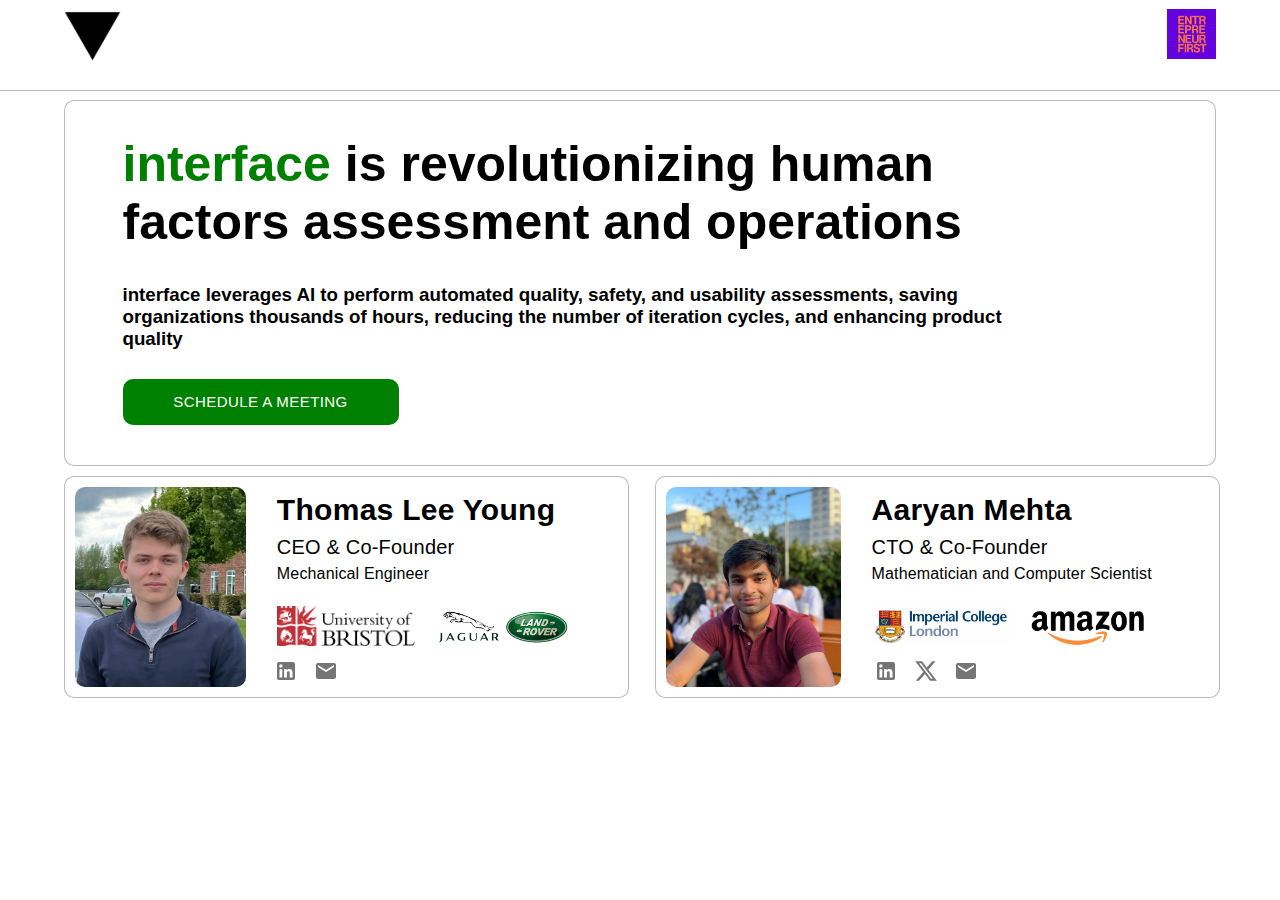
==== commit fe42e4de: "Updated description and aaryan image" ====
--- a/index.html
+++ b/index.html
@@ -1 +1 @@
-<!doctype html><html lang="en"><head><meta charset="utf-8"/><link rel="icon" href="/black_triangle.svg"/><meta name="viewport" content="width=device-width,initial-scale=1"/><meta name="theme-color" content="#000000"/><meta name="description" content="interface is revolutionizing human factors assessment and operations"/><link rel="manifest" href="/manifest.json"/><title>interface</title><script defer="defer" src="/static/js/main.b62fb152.js"></script><link href="/static/css/main.bb38f599.css" rel="stylesheet"></head><body><noscript>You need to enable JavaScript to run this app.</noscript><div id="root"></div></body></html>+<!doctype html><html lang="en"><head><meta charset="utf-8"/><link rel="icon" href="/black_triangle.svg"/><meta name="viewport" content="width=device-width,initial-scale=1"/><meta name="theme-color" content="#000000"/><meta name="description" content="interface is revolutionizing human factors assessment and operations"/><link rel="manifest" href="/manifest.json"/><title>interface</title><script defer="defer" src="/static/js/main.4d76373a.js"></script><link href="/static/css/main.bb38f599.css" rel="stylesheet"></head><body><noscript>You need to enable JavaScript to run this app.</noscript><div id="root"></div></body></html>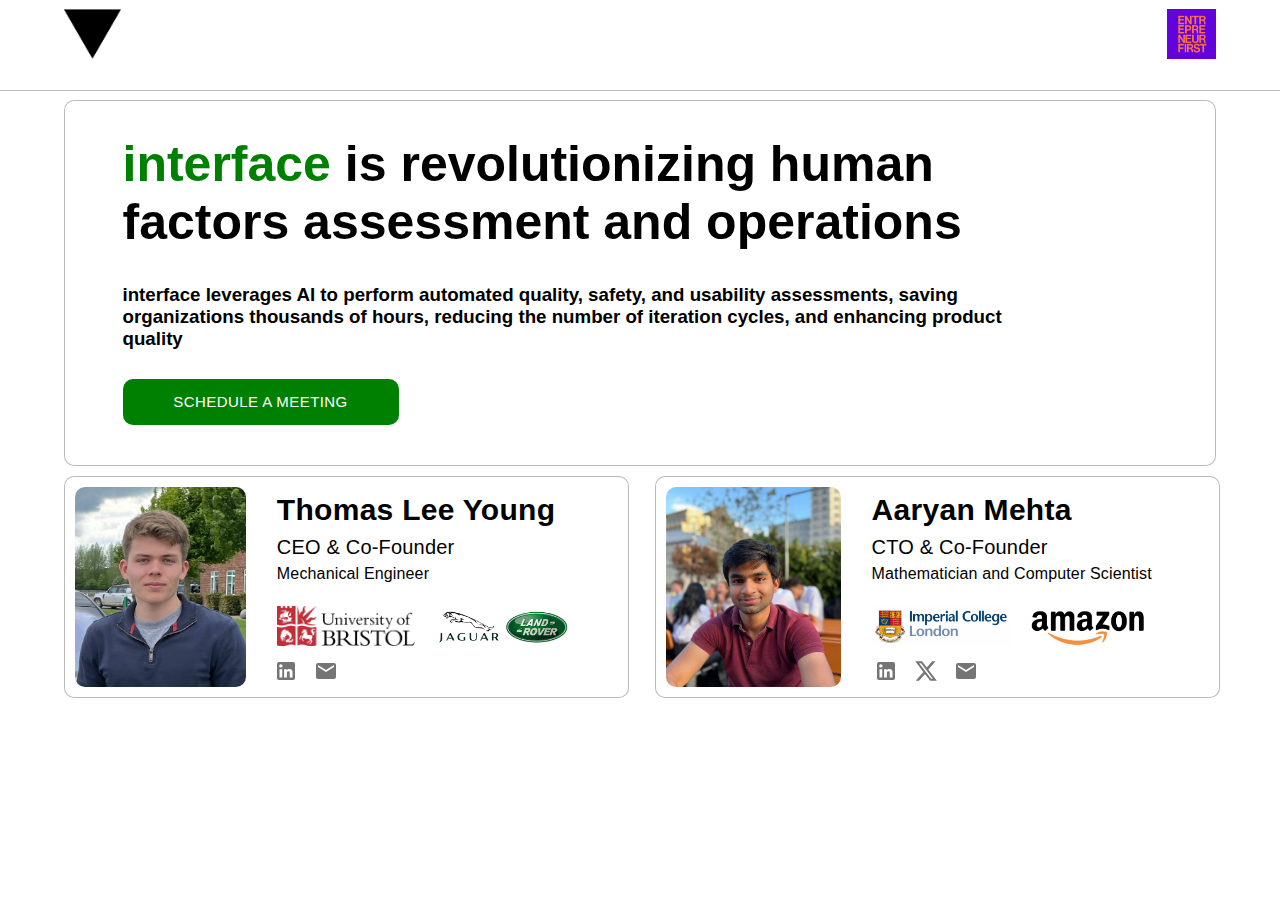
==== commit 2685c767: "Updated logo" ====
--- a/index.html
+++ b/index.html
@@ -1 +1 @@
-<!doctype html><html lang="en"><head><meta charset="utf-8"/><link rel="icon" href="/black_triangle.svg"/><meta name="viewport" content="width=device-width,initial-scale=1"/><meta name="theme-color" content="#000000"/><meta name="description" content="interface is revolutionizing human factors assessment and operations"/><link rel="manifest" href="/manifest.json"/><title>interface</title><script defer="defer" src="/static/js/main.4d76373a.js"></script><link href="/static/css/main.bb38f599.css" rel="stylesheet"></head><body><noscript>You need to enable JavaScript to run this app.</noscript><div id="root"></div></body></html>+<!doctype html><html lang="en"><head><meta charset="utf-8"/><link rel="icon" href="/black_triangle.svg"/><meta name="viewport" content="width=device-width,initial-scale=1"/><meta name="theme-color" content="#000000"/><meta name="description" content="interface is revolutionizing human factors assessment and operations"/><link rel="manifest" href="/manifest.json"/><title>interface</title><script defer="defer" src="/static/js/main.e954005d.js"></script><link href="/static/css/main.bb38f599.css" rel="stylesheet"></head><body><noscript>You need to enable JavaScript to run this app.</noscript><div id="root"></div></body></html>